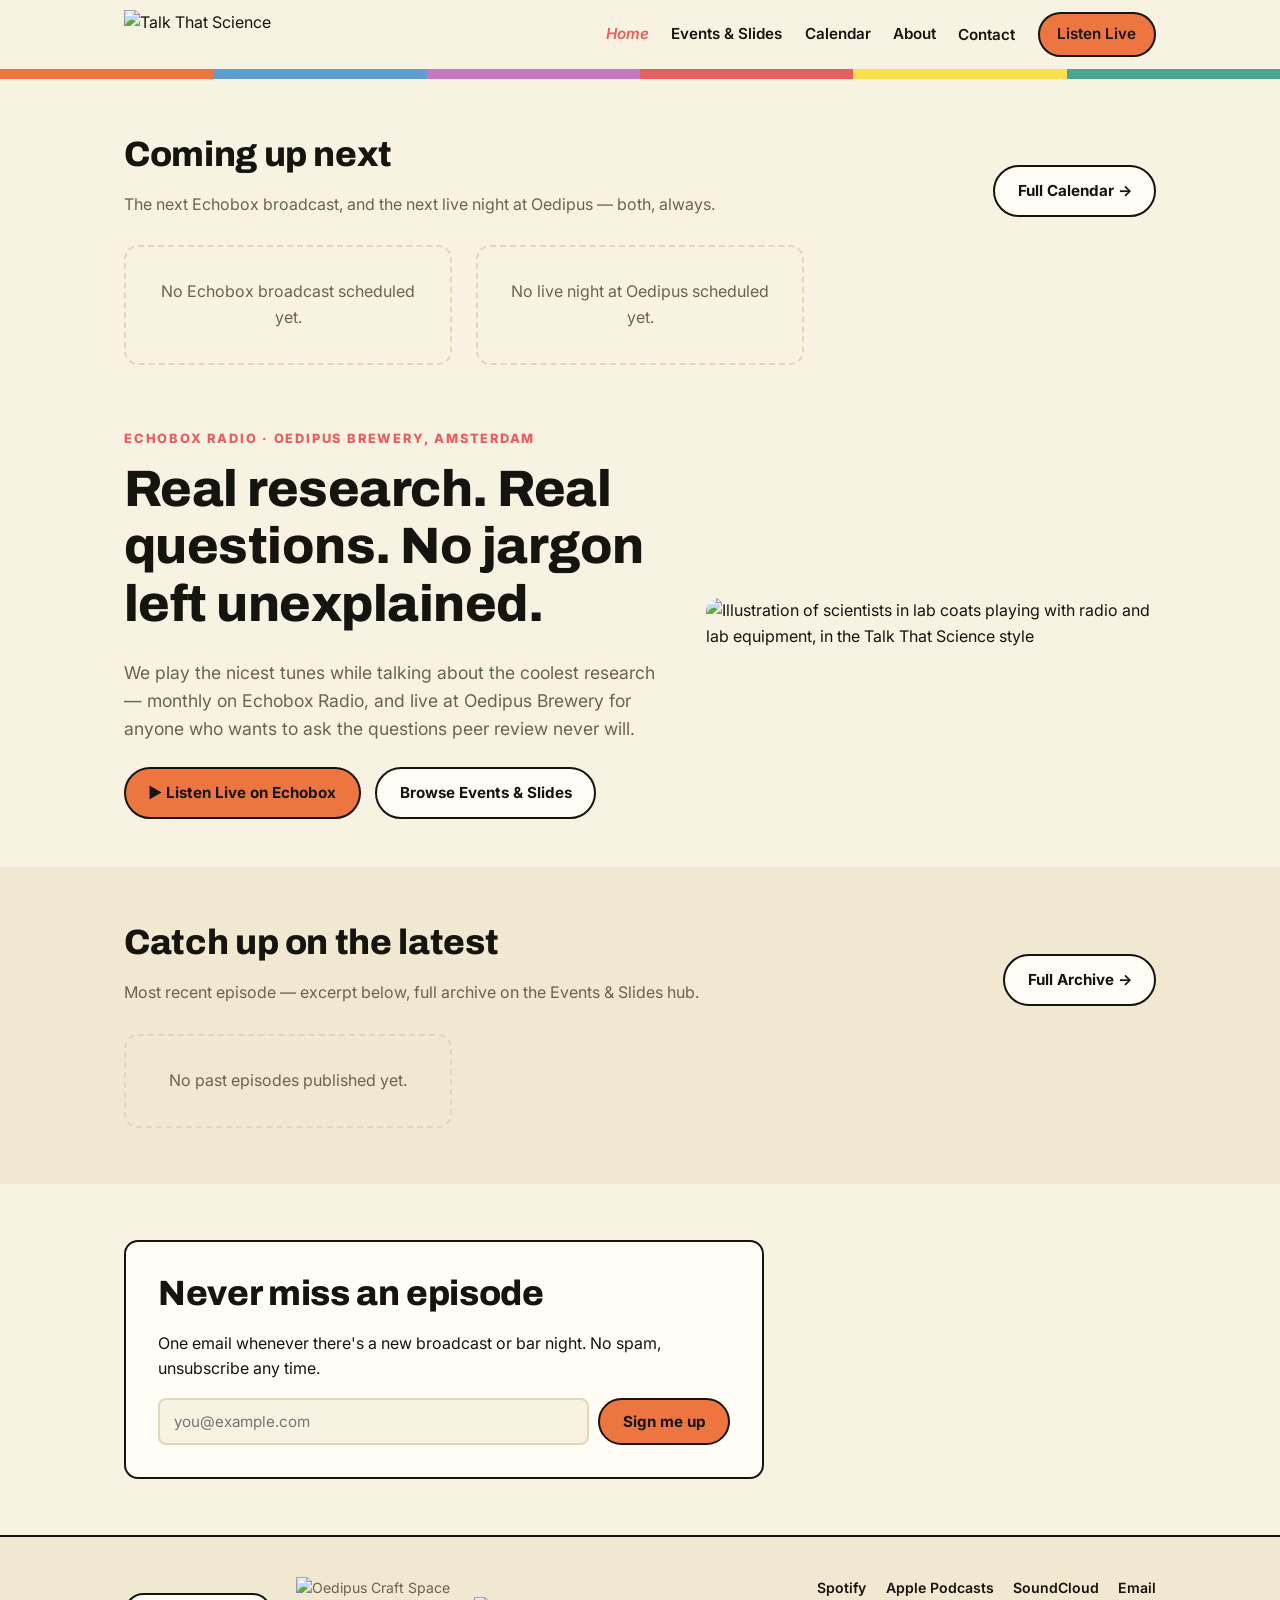
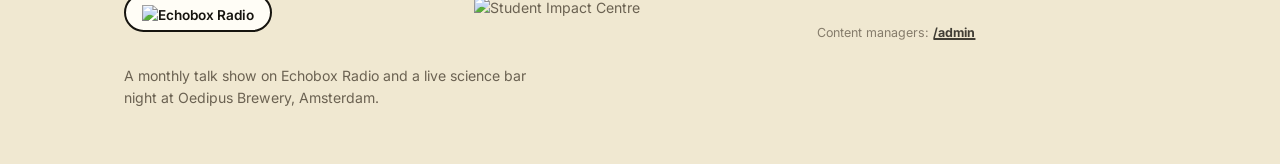
==== index.html @ 842e02d5 "Trim suggest-topic/volunteer forms, add phone field, new Newsletter page - suggest-topic.html: remov" ====
<!DOCTYPE html>
<html lang="en">
<head>
<meta charset="UTF-8" />
<meta name="viewport" content="width=device-width, initial-scale=1" />
<title>Talk That Science — Echobox Radio &amp; Live Science Bar Talks</title>
<meta name="description" content="Talk That Science: a monthly talk show on Echobox Radio and a live science bar night at Oedipus Brewery. Listen live, browse the archive, and catch up on past events." />
<link rel="preconnect" href="https://fonts.googleapis.com" />
<link rel="preconnect" href="https://fonts.gstatic.com" crossorigin />
<link href="https://fonts.googleapis.com/css2?family=Archivo:wght@600;700;800;900&family=Inter:wght@400;500;600&display=swap" rel="stylesheet" />
<link rel="icon" type="image/png" href="assets/img/logo.png" />
<link rel="stylesheet" href="assets/css/style.css?v=15" />
</head>
<body>
<a class="skip-link" href="#main">Skip to content</a>

<header class="site-header">
  <div class="container">
    <a class="brand" href="index.html">
      <img src="assets/img/banner_logo.png" alt="Talk That Science" />
    </a>
    <nav class="main-nav" aria-label="Primary">
      <a href="index.html" aria-current="page">Home</a>
      <a href="events.html">Events &amp; Slides</a>
      <a href="calendar.html">Calendar</a>
      <a href="about.html">About</a>
      <div class="nav-item nav-dropdown">
        <span class="nav-dropdown-trigger" tabindex="0">Contact</span>
        <div class="nav-dropdown-menu">
          <a href="suggest-topic.html">Suggest a Topic</a>
          <a href="review-event.html">Review a Bar Night</a>
          <a href="volunteer.html">Volunteer</a>
          <a href="newsletter.html">Newsletter</a>
        </div>
      </div>
      <a class="btn btn-primary" href="https://www.echobox.radio/" target="_blank" rel="noopener" style="padding:0.5rem 1.1rem;">Listen Live</a>
    </nav>
    <button class="nav-toggle" aria-label="Toggle navigation" aria-expanded="false">☰</button>
  </div>
  <div class="rainbow-bar"><span></span><span></span><span></span><span></span><span></span><span></span></div>
</header>

<main id="main">

  <section class="section" style="padding-bottom:1rem;">
    <div class="container">
      <div class="section-head">
        <div>
          <h2>Coming up next</h2>
          <p>The next Echobox broadcast, and the next live night at Oedipus — both, always.</p>
        </div>
        <a class="btn btn-secondary" href="calendar.html">Full Calendar →</a>
      </div>
      <div class="grid" id="next-events-teaser">
        <div class="empty-state">Loading…</div>
      </div>
    </div>
  </section>

  <section class="hero">
    <div class="container hero-split">
      <div>
        <div class="eyebrow">Echobox Radio &middot; Oedipus Brewery, Amsterdam</div>
        <h1>Real research. Real questions. No jargon left unexplained.</h1>
        <p class="hero-lede">We play the nicest tunes while talking about the coolest research — monthly on Echobox Radio, and live at Oedipus Brewery for anyone who wants to ask the questions peer review never will.</p>
        <div class="hero-actions">
          <a class="btn btn-primary" href="https://www.echobox.radio/" target="_blank" rel="noopener">▶ Listen Live on Echobox</a>
          <a class="btn btn-secondary" href="events.html">Browse Events &amp; Slides</a>
        </div>
      </div>
      <img class="hero-illustration" src="assets/img/hero-illustration.png" alt="Illustration of scientists in lab coats playing with radio and lab equipment, in the Talk That Science style" />
    </div>
  </section>

  <section class="section section-alt">
    <div class="container">
      <div class="section-head">
        <div>
          <h2>Catch up on the latest</h2>
          <p>Most recent episode — excerpt below, full archive on the Events &amp; Slides hub.</p>
        </div>
        <a class="btn btn-secondary" href="events.html">Full Archive →</a>
      </div>
      <div class="grid" id="latest-episode-teaser">
        <div class="empty-state">Loading…</div>
      </div>
    </div>
  </section>

  <section class="section">
    <div class="container">
      <div class="form-card" style="max-width:640px;">
        <h2 style="margin-top:0;">Never miss an episode</h2>
        <p class="card-desc">One email whenever there's a new broadcast or bar night. No spam, unsubscribe any time.</p>
        <!-- PLACEHOLDER: set up the Google Sheet + Apps Script Web App (see
             README "Forms"), then replace YOUR_APPS_SCRIPT_URL below with
             its deployment URL — or point this at a real mailing list
             provider (Buttondown/Mailchimp/etc) instead. -->
        <form name="newsletter" data-sheet-endpoint="YOUR_APPS_SCRIPT_URL" data-success-target="newsletter-success">
          <p class="visually-hidden"><label>Don't fill this out: <input name="_gotcha" /></label></p>
          <div class="form-success" id="newsletter-success">You're on the list — thanks!</div>
          <div class="newsletter-box">
            <label class="visually-hidden" for="newsletter-email">Email address</label>
            <input type="email" id="newsletter-email" name="email" placeholder="you@example.com" required />
            <button class="btn btn-primary" type="submit">Sign me up</button>
          </div>
        </form>
      </div>
    </div>
  </section>

</main>

<footer class="site-footer">
  <div class="container">
    <div class="footer-grid">
      <div>
        <div class="icon-row" style="margin-top:0;">
          <span class="icon-chip icon-chip-echobox"><img src="assets/img/Echobox.png" alt="Echobox Radio" /></span>
          <img class="footer-logo footer-logo-oedipus" src="assets/img/Oedipus_-_Craft_Space.webp" alt="Oedipus Craft Space" />
          <img class="footer-logo footer-logo-sic" src="assets/img/sic-logo.png" alt="Student Impact Centre" />
        </div>
        <p style="margin-top:1rem; max-width:420px;">A monthly talk show on Echobox Radio and a live science bar night at Oedipus Brewery, Amsterdam.</p>
      </div>
      <div>
        <div class="footer-links">
          <a href="https://open.spotify.com/show/5P6UUt4J4bajvaDnTxchvd" target="_blank" rel="noopener">Spotify</a>
          <a href="https://podcasts.apple.com/us/podcast/talk-that-science/id1529252885" target="_blank" rel="noopener">Apple Podcasts</a>
          <a href="https://soundcloud.com/talkthatscience" target="_blank" rel="noopener">SoundCloud</a>
          <a href="mailto:hello@talkthatscience.example">Email</a>
        </div>
        <p class="footer-admin">Content managers: <a href="admin/">/admin</a></p>
      </div>
    </div>
  </div>
</footer>

<script src="assets/js/site.js?v=12"></script>
</body>
</html>
---- assets/css/style.css ----
/* ==========================================================================
   Talk That Science — stylesheet
   Palette sampled directly from the real brand assets: the "Talk That
   Science" logo lockup (cream/off-white + near-black ink) and the show's
   illustration (warm cream + soft pink), plus the 6-colour rainbow bar used
   on the Echobox Radio site where the show lives. All colours are CSS
   variables in :root below.
   ========================================================================== */

:root {
  /* ---- brand palette ---- */
  --bg: #f7f2e2;           /* warm cream — sampled from the show illustration */
  --bg-alt: #f0e8d1;        /* slightly deeper cream for alternating sections */
  --surface: #fffdf6;       /* card / form backgrounds */
  --ink: #16140f;           /* near-black — sampled from the logo lockup */
  --muted: #6b6252;         /* warm gray-brown for secondary text */
  --line: #e2d7b8;          /* hairline borders */

  /* rainbow accent set — sampled from the Echobox Radio colour bar */
  --c-orange: #ed7640;
  --c-blue: #5f9dd2;        /* lightened from Echobox's #387fbe for text contrast */
  --c-purple: #c878c0;      /* lightened from Echobox's #b659af for text contrast */
  --c-coral: #e85d5e;
  --c-yellow: #fae14b;
  --c-teal: #4ba691;

  --accent: var(--c-orange);   /* primary CTA colour */
  --accent-2: var(--c-coral);  /* links / secondary emphasis */

  /* ---- type ---- */
  --font-display: "Archivo", "Segoe UI", system-ui, sans-serif;
  --font-body: "Inter", "Segoe UI", system-ui, sans-serif;

  --radius: 14px;
  --max-width: 1080px;
}

* { box-sizing: border-box; }

html { scroll-behavior: smooth; }

body {
  margin: 0;
  background: var(--bg);
  color: var(--ink);
  font-family: var(--font-body);
  line-height: 1.6;
  -webkit-font-smoothing: antialiased;
}

a { color: var(--c-blue); text-decoration-thickness: 1.5px; }
a:hover { color: var(--accent-2); }

img, svg { max-width: 100%; display: block; }

h1, h2, h3, h4 {
  font-family: var(--font-display);
  font-weight: 800;
  line-height: 1.12;
  letter-spacing: -0.01em;
  margin: 0 0 0.5em;
  color: var(--ink);
}

h1 { font-size: clamp(2rem, 5vw, 3.2rem); }
h2 { font-size: clamp(1.5rem, 3.2vw, 2.2rem); }
h3 { font-size: 1.25rem; }

p { margin: 0 0 1em; }

.container {
  max-width: var(--max-width);
  margin: 0 auto;
  padding: 0 1.5rem;
  position: relative;
}

.visually-hidden {
  position: absolute;
  width: 1px; height: 1px;
  overflow: hidden;
  clip: rect(0 0 0 0);
  white-space: nowrap;
}

/* ---- skip link ---- */
.skip-link {
  position: absolute;
  left: -999px;
  top: 0;
  background: var(--ink);
  color: var(--bg);
  padding: 0.75rem 1rem;
  z-index: 200;
  border-radius: 0 0 8px 0;
}
.skip-link:focus { left: 0; }

/* ---- rainbow bar — the show's signature stripe, echoing Echobox Radio ---- */
.rainbow-bar {
  display: flex;
  height: 10px;
  width: 100%;
  overflow: hidden;
}
.rainbow-bar span { flex: 1 1 0; }
.rainbow-bar span:nth-child(1) { background: var(--c-orange); }
.rainbow-bar span:nth-child(2) { background: var(--c-blue); }
.rainbow-bar span:nth-child(3) { background: var(--c-purple); }
.rainbow-bar span:nth-child(4) { background: var(--c-coral); }
.rainbow-bar span:nth-child(5) { background: var(--c-yellow); }
.rainbow-bar span:nth-child(6) { background: var(--c-teal); }

/* ---- header / nav ---- */
.site-header {
  position: sticky;
  top: 0;
  z-index: 100;
  background: rgba(247, 242, 226, 0.92);
  backdrop-filter: blur(8px);
}

.site-header .container {
  display: flex;
  align-items: center;
  justify-content: space-between;
  gap: 1rem;
  padding-top: 0.65rem;
  padding-bottom: 0.65rem;
}

.brand {
  display: flex;
  align-items: center;
  text-decoration: none;
  color: var(--ink);
  white-space: nowrap;
}
.brand img { height: 48px; width: auto; flex-shrink: 0; }
.brand:hover { color: var(--ink); }

.main-nav {
  display: flex;
  align-items: center;
  gap: 1.4rem;
  flex-wrap: wrap;
}

.main-nav a {
  color: var(--ink);
  text-decoration: none;
  font-size: 0.95rem;
  font-weight: 600;
}
.main-nav a:hover { color: var(--accent-2); font-style: italic; }
.main-nav a[aria-current="page"] { color: var(--accent-2); font-style: italic; }

/* ---- nav dropdown (Contact) ---- */
.nav-dropdown { position: relative; }
.nav-dropdown-trigger {
  color: var(--ink);
  font-size: 0.95rem;
  font-weight: 600;
  cursor: pointer;
}
.nav-dropdown:hover .nav-dropdown-trigger,
.nav-dropdown-trigger:focus { color: var(--accent-2); font-style: italic; }
.nav-dropdown-menu {
  position: absolute;
  top: 100%;
  left: 50%;
  transform: translateX(-50%) translateY(4px);
  background: var(--bg);
  border: 1px solid var(--line);
  border-radius: var(--radius);
  padding: 0.4rem;
  margin-top: 0.5rem;
  display: flex;
  flex-direction: column;
  min-width: 200px;
  box-shadow: 0 10px 24px rgba(28, 20, 15, 0.12);
  opacity: 0;
  visibility: hidden;
  transition: opacity 0.15s ease, transform 0.15s ease, visibility 0.15s;
  z-index: 150;
}
.nav-dropdown:hover .nav-dropdown-menu,
.nav-dropdown:focus-within .nav-dropdown-menu {
  opacity: 1;
  visibility: visible;
  transform: translateX(-50%) translateY(0);
}
.nav-dropdown-menu a {
  padding: 0.5rem 0.75rem;
  border-radius: 6px;
  white-space: nowrap;
}
.nav-dropdown-menu a:hover { background: #fdeee2; color: var(--accent-2); }

.nav-toggle {
  display: none;
  background: none;
  border: 1px solid var(--line);
  color: var(--ink);
  border-radius: 8px;
  padding: 0.4rem 0.6rem;
  font-size: 1.2rem;
}

@media (max-width: 780px) {
  .nav-toggle { display: inline-flex; }
  .brand img { height: 38px; }
  .main-nav {
    display: none;
    position: absolute;
    top: 100%;
    left: 0; right: 0;
    background: var(--bg);
    border-bottom: 1px solid var(--line);
    flex-direction: column;
    align-items: flex-start;
    padding: 1rem 1.5rem 1.5rem;
    gap: 0.9rem;
  }
  .main-nav.open { display: flex; }

  .nav-dropdown { display: contents; }
  .nav-dropdown-menu {
    position: static;
    opacity: 1;
    visibility: visible;
    transform: none;
    box-shadow: none;
    border: none;
    margin: -0.4rem 0 0 1rem;
    padding: 0;
    min-width: 0;
    gap: 0.5rem;
  }
  .nav-dropdown-menu a { padding: 0; font-weight: 400; }
}

/* ---- buttons ---- */
.btn {
  display: inline-flex;
  align-items: center;
  gap: 0.5rem;
  padding: 0.75rem 1.4rem;
  border-radius: 999px;
  font-weight: 700;
  text-decoration: none;
  font-size: 0.95rem;
  border: 2px solid transparent;
  cursor: pointer;
  font-family: var(--font-body);
  transition: transform 0.15s ease, background 0.15s ease;
}
.btn:active { transform: scale(0.97); }

.btn-primary {
  background: var(--accent);
  color: var(--ink);
  border-color: var(--ink);
}
.btn-primary:hover { background: var(--c-yellow); color: var(--ink); }

.btn-secondary {
  background: var(--surface);
  border-color: var(--ink);
  color: var(--ink);
}
.btn-secondary:hover { background: var(--c-teal); color: var(--ink); }

.btn-block { width: 100%; justify-content: center; }

/* ---- hero ---- */
.hero {
  padding: 3rem 0 3rem;
  position: relative;
  z-index: 1;
}

.hero .eyebrow {
  color: var(--accent-2);
  text-transform: uppercase;
  letter-spacing: 0.14em;
  font-size: 0.8rem;
  font-weight: 800;
  margin-bottom: 0.75rem;
}

.hero-actions {
  display: flex;
  flex-wrap: wrap;
  gap: 0.9rem;
  margin-top: 1.5rem;
}

.hero-lede {
  max-width: 640px;
  color: var(--muted);
  font-size: 1.1rem;
}

.hero-split {
  display: grid;
  grid-template-columns: 1.1fr 0.9fr;
  gap: 2rem;
  align-items: center;
}
.hero-illustration {
  width: 100%;
  border-radius: var(--radius);
}
@media (max-width: 880px) {
  .hero-split { grid-template-columns: 1fr; }
  .hero-illustration { max-width: 380px; margin: 0 auto; }
}

/* ---- section ---- */
.section { padding: 3.5rem 0; position: relative; z-index: 1; }
.section-alt { background: var(--bg-alt); }
.section-head {
  display: flex;
  justify-content: space-between;
  align-items: flex-end;
  gap: 1rem;
  flex-wrap: wrap;
  margin-bottom: 1.75rem;
}
.section-head p { color: var(--muted); margin: 0.35rem 0 0; }

/* ---- card grid ---- */
.grid {
  display: grid;
  grid-template-columns: repeat(auto-fill, minmax(280px, 1fr));
  gap: 1.5rem;
}

.card {
  background: var(--surface);
  border: 2px solid var(--ink);
  border-radius: var(--radius);
  padding: 1.5rem;
  display: flex;
  flex-direction: column;
  gap: 0.75rem;
}

.card .meta-row {
  display: flex;
  gap: 0.6rem;
  align-items: center;
  flex-wrap: wrap;
  font-size: 0.82rem;
  color: var(--muted);
}

.card-cover {
  width: calc(100% + 3rem);
  max-width: none;
  aspect-ratio: 16 / 9;
  object-fit: cover;
  margin: -1.5rem -1.5rem 0;
  border-radius: calc(var(--radius) - 2px) calc(var(--radius) - 2px) 0 0;
  border-bottom: 2px solid var(--ink);
}

.guest-avatars {
  display: inline-flex;
  flex-shrink: 0;
}
.guest-avatar {
  width: 48px;
  height: 48px;
  border-radius: 50%;
  object-fit: cover;
  border: 2px solid var(--ink);
  background: var(--surface);
  flex-shrink: 0;
}
.guest-avatars .guest-avatar + .guest-avatar { margin-left: -16px; }

.badge {
  display: inline-flex;
  align-items: center;
  padding: 0.2rem 0.65rem;
  border-radius: 999px;
  font-size: 0.72rem;
  font-weight: 800;
  text-transform: uppercase;
  letter-spacing: 0.05em;
  color: var(--ink);
}
.badge-broadcast { background: var(--c-teal); }
.badge-live { background: var(--c-coral); }
.badge-upcoming { background: var(--c-yellow); }

.type-icon { width: auto; flex-shrink: 0; display: block; }
.type-icon-echobox { height: 16px; }
.type-icon-oedipus { height: 30px; }

.tag-row { display: flex; gap: 0.4rem; flex-wrap: wrap; }
.tag {
  font-size: 0.72rem;
  color: var(--ink);
  background: none;
  border: 1.5px solid var(--ink);
  border-radius: 999px;
  padding: 0.15rem 0.6rem;
  font-weight: 600;
  font-family: inherit;
  cursor: pointer;
}
.tag:hover { background: var(--c-yellow); }

.card .card-title { margin: 0; }
.card .card-title a { color: inherit; text-decoration: none; }
.card .card-title a:hover { text-decoration: underline; }
.card .card-desc { color: var(--muted); font-size: 0.92rem; margin: 0; }

.card audio { width: 100%; margin-top: 0.25rem; }

.card-actions {
  margin-top: auto;
  display: flex;
  gap: 0.6rem;
  flex-wrap: wrap;
}

.empty-state {
  color: var(--muted);
  border: 2px dashed var(--line);
  border-radius: var(--radius);
  padding: 2rem;
  text-align: center;
}

/* ---- filter bar ---- */
.filter-bar {
  display: flex;
  gap: 0.6rem;
  flex-wrap: wrap;
  margin-bottom: 1.75rem;
}
.tag-cloud {
  display: flex;
  gap: 0.5rem;
  flex-wrap: wrap;
  margin-bottom: 1.75rem;
}
.tag-cloud .tag.active,
.tag.active {
  background: var(--c-yellow);
}
.filter-btn {
  background: var(--surface);
  border: 2px solid var(--ink);
  color: var(--ink);
  border-radius: 999px;
  padding: 0.45rem 1rem;
  font-size: 0.85rem;
  font-weight: 600;
  cursor: pointer;
  font-family: var(--font-body);
  text-decoration: none;
  display: inline-flex;
  align-items: center;
}
.tag-search {
  display: flex;
  align-items: center;
  gap: 0.6rem;
  margin-bottom: 1.75rem;
}
.tag-search input {
  flex: 1;
  max-width: 360px;
  background: var(--surface);
  border: 2px solid var(--ink);
  color: var(--ink);
  border-radius: 999px;
  padding: 0.45rem 1rem;
  font-size: 0.85rem;
  font-family: var(--font-body);
}
.tag-search input:focus { outline: 2px solid var(--accent); outline-offset: 1px; }
.tag-search-count { font-size: 0.85rem; color: var(--muted); }

.filter-btn.active,
.filter-btn:hover {
  background: var(--c-yellow);
  color: var(--ink);
}

/* ---- timeline (calendar page) ---- */
.timeline { position: relative; padding-left: 1.75rem; border-left: 3px solid var(--ink); }
.timeline-item { position: relative; padding-bottom: 2rem; }
.timeline-item::before {
  content: "";
  position: absolute;
  left: -2.4rem;
  top: 0.35rem;
  width: 14px; height: 14px;
  border-radius: 50%;
  background: var(--c-coral);
  border: 3px solid var(--bg);
  box-shadow: 0 0 0 2px var(--ink);
}
.timeline-item.is-broadcast::before { background: var(--c-teal); }
.timeline-date {
  font-family: var(--font-display);
  font-weight: 800;
  color: var(--accent-2);
  font-size: 0.95rem;
}
.timeline-item.is-broadcast .timeline-date { color: var(--c-teal); }

/* ---- about page ---- */
.about-hero { display: grid; gap: 2rem; }
.icon-row {
  display: flex;
  align-items: center;
  gap: 1.5rem;
  flex-wrap: wrap;
  margin-top: 1.5rem;
}
.icon-chip {
  display: flex;
  align-items: center;
  gap: 0.6rem;
  background: var(--surface);
  border: 2px solid var(--ink);
  padding: 0.6rem 1rem;
  border-radius: 999px;
  font-size: 0.85rem;
  font-weight: 600;
  color: var(--ink);
}
.icon-chip svg { width: 22px; height: 22px; }
.icon-chip-echobox img { height: 16px; width: auto; display: block; }

/* Real partner/venue logos in the footer credit row. Sized individually
   rather than to a shared height — each mark's own level of detail (a
   plain wordmark vs. a full illustrated badge) needs a different minimum
   size to actually stay legible. See pending-tasks/04. */
.footer-logo { width: auto; display: block; }
.footer-logo-oedipus { height: 72px; }
.footer-logo-sic { height: 32px; }

.placeholder-note {
  border-left: 4px solid var(--accent);
  background: var(--surface);
  padding: 0.85rem 1.1rem;
  border-radius: 0 8px 8px 0;
  font-size: 0.85rem;
  color: var(--muted);
}

/* ---- forms ---- */
.form-card {
  background: var(--surface);
  border: 2px solid var(--ink);
  border-radius: var(--radius);
  padding: 2rem;
}

.form-field { margin-bottom: 1.1rem; }
.form-field label {
  display: block;
  font-size: 0.88rem;
  font-weight: 700;
  margin-bottom: 0.4rem;
}
.form-field .hint { color: var(--muted); font-size: 0.8rem; margin-top: 0.3rem; }

input[type="text"],
input[type="email"],
input[type="date"],
select,
textarea {
  width: 100%;
  background: var(--bg);
  border: 2px solid var(--line);
  color: var(--ink);
  border-radius: 8px;
  padding: 0.7rem 0.9rem;
  font-family: var(--font-body);
  font-size: 0.95rem;
}
textarea { resize: vertical; min-height: 110px; }
input:focus, select:focus, textarea:focus {
  outline: 2px solid var(--accent-2);
  outline-offset: 1px;
  border-color: var(--accent-2);
}

.rating-row { display: flex; gap: 0.5rem; }
.rating-row input { position: absolute; opacity: 0; }
.rating-row label {
  cursor: pointer;
  border: 2px solid var(--ink);
  border-radius: 8px;
  width: 42px;
  height: 42px;
  display: flex;
  align-items: center;
  justify-content: center;
  font-weight: 700;
  margin: 0;
}
.rating-row input:checked + label {
  background: var(--c-yellow);
  color: var(--ink);
  border-color: var(--ink);
}

.form-success {
  display: none;
  background: #e3f2ec;
  border: 2px solid var(--c-teal);
  color: var(--ink);
  padding: 1rem 1.2rem;
  border-radius: 8px;
  margin-bottom: 1.2rem;
  font-weight: 600;
}
.form-success.visible { display: block; }

/* ---- newsletter ---- */
.newsletter-box {
  display: flex;
  gap: 0.6rem;
  flex-wrap: wrap;
  margin-top: 1rem;
}
.newsletter-box input[type="email"] { flex: 1; min-width: 220px; }

/* ---- footer ---- */
.site-footer {
  border-top: 2px solid var(--ink);
  padding: 2.5rem 0;
  color: var(--muted);
  font-size: 0.88rem;
  position: relative;
  z-index: 1;
  background: var(--bg-alt);
}
.footer-grid {
  display: flex;
  justify-content: space-between;
  gap: 2rem;
  flex-wrap: wrap;
}
.footer-links { display: flex; gap: 1.2rem; flex-wrap: wrap; }
.footer-links a { color: var(--ink); text-decoration: none; font-weight: 600; }
.footer-links a:hover { color: var(--accent-2); }
.footer-admin { margin-top: 1.5rem; font-size: 0.78rem; opacity: 0.8; }
.footer-admin a { color: var(--ink); font-weight: 700; }
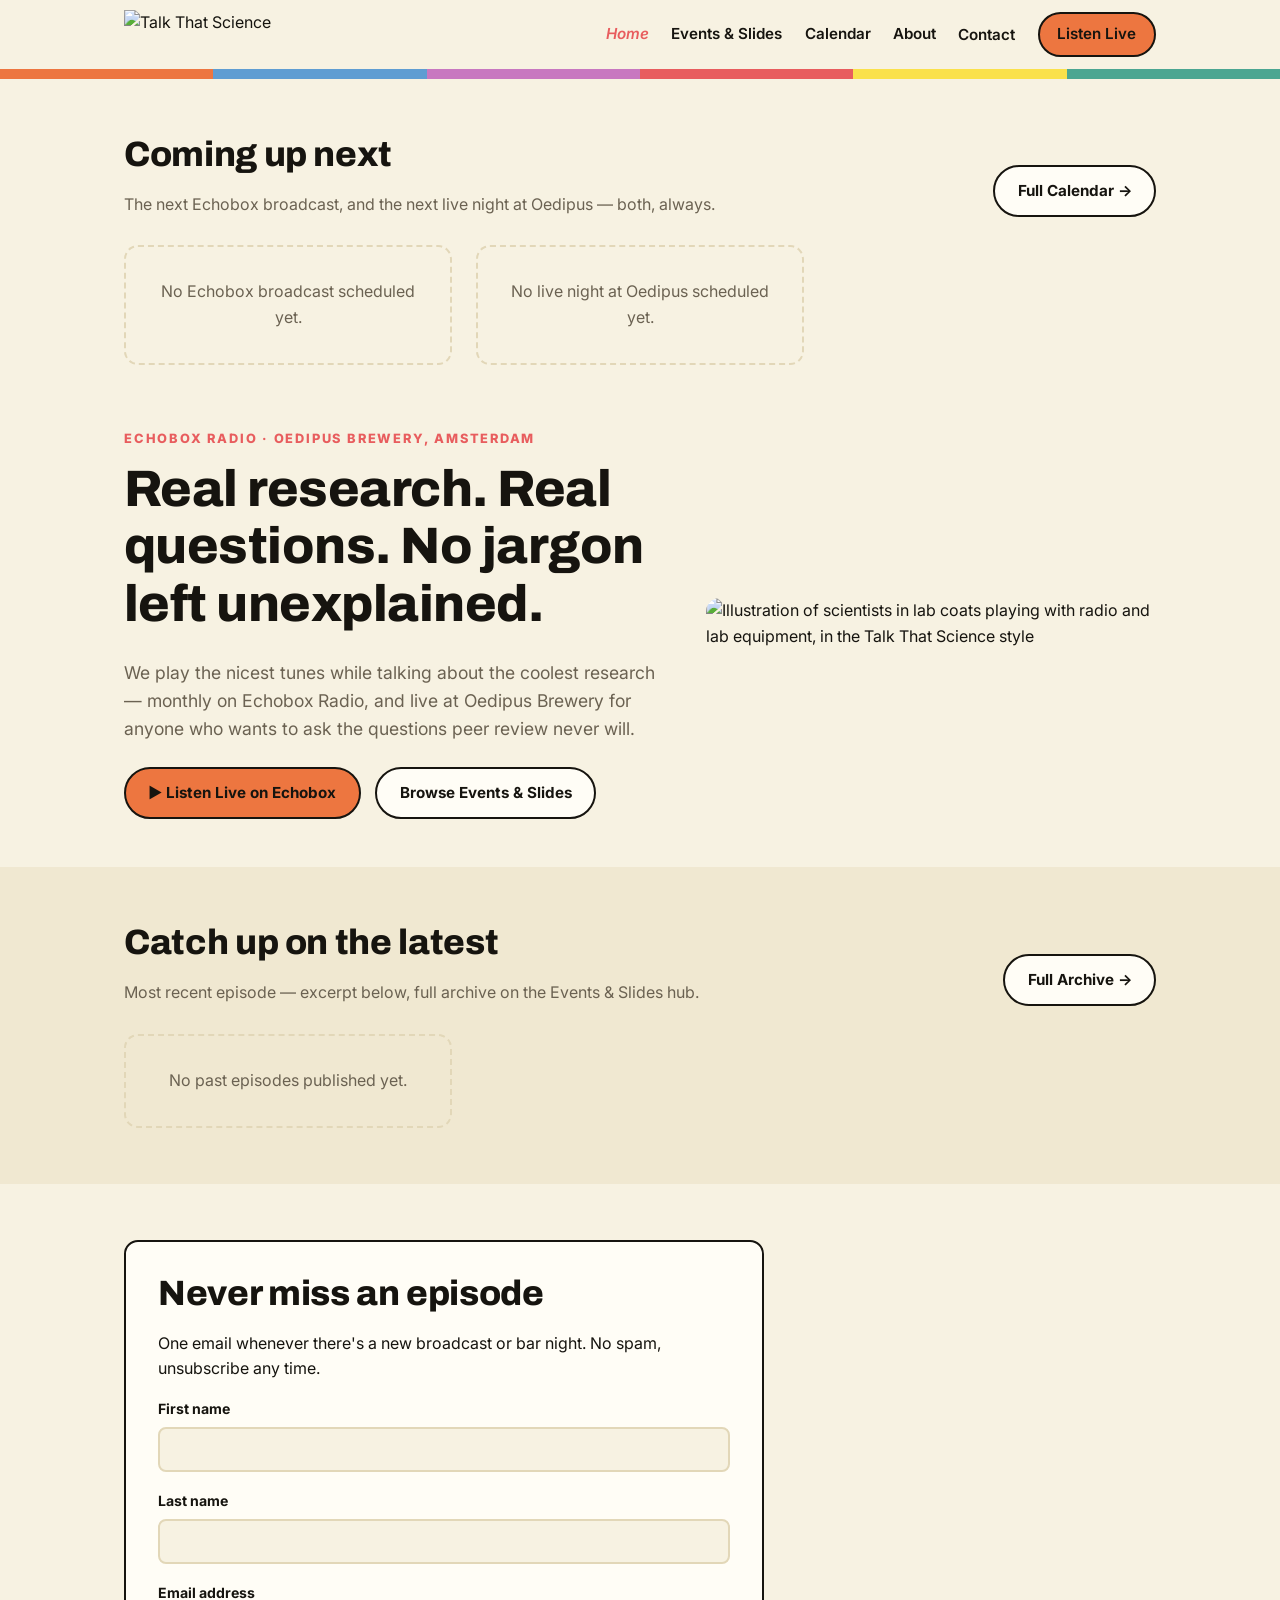
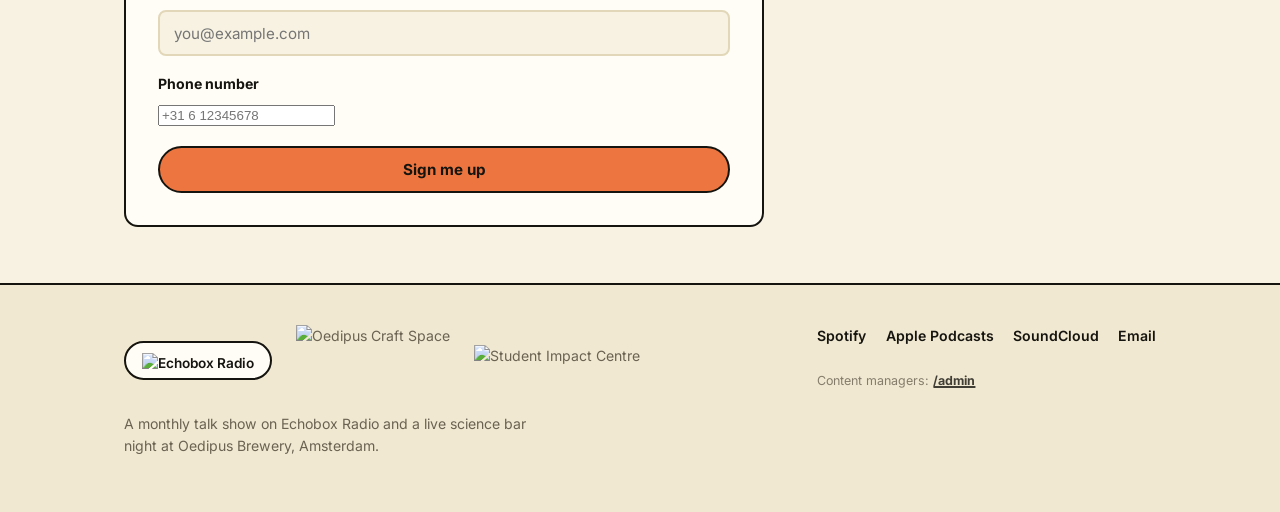
==== commit 76b5e007: "Match homepage newsletter box to the same 4 fields as newsletter.html index.html's newsletter box sw" ====
--- a/index.html
+++ b/index.html
@@ -9,7 +9,7 @@
 <link rel="preconnect" href="https://fonts.gstatic.com" crossorigin />
 <link href="https://fonts.googleapis.com/css2?family=Archivo:wght@600;700;800;900&family=Inter:wght@400;500;600&display=swap" rel="stylesheet" />
 <link rel="icon" type="image/png" href="assets/img/logo.png" />
-<link rel="stylesheet" href="assets/css/style.css?v=15" />
+<link rel="stylesheet" href="assets/css/style.css?v=16" />
 </head>
 <body>
 <a class="skip-link" href="#main">Skip to content</a>
@@ -92,18 +92,29 @@
       <div class="form-card" style="max-width:640px;">
         <h2 style="margin-top:0;">Never miss an episode</h2>
         <p class="card-desc">One email whenever there's a new broadcast or bar night. No spam, unsubscribe any time.</p>
-        <!-- PLACEHOLDER: set up the Google Sheet + Apps Script Web App (see
-             README "Forms"), then replace YOUR_APPS_SCRIPT_URL below with
-             its deployment URL — or point this at a real mailing list
-             provider (Buttondown/Mailchimp/etc) instead. -->
-        <form name="newsletter" data-sheet-endpoint="YOUR_APPS_SCRIPT_URL" data-success-target="newsletter-success">
+        <!-- Swap for a real mailing list provider (Buttondown/Mailchimp/etc)
+             once you have one — see README "Forms". For now this lands in
+             the same Google Sheet as the other forms. -->
+        <form name="newsletter" data-sheet-endpoint="https://script.google.com/macros/s/AKfycbyjgQpee7uYYjKb48_ZSIjwF-wyLRlPtq66O-EYJ-aBHR4Ir1ICmo9V_LyPJPbsecc7HA/exec" data-success-target="newsletter-success">
           <p class="visually-hidden"><label>Don't fill this out: <input name="_gotcha" /></label></p>
           <div class="form-success" id="newsletter-success">You're on the list — thanks!</div>
-          <div class="newsletter-box">
-            <label class="visually-hidden" for="newsletter-email">Email address</label>
+          <div class="form-field">
+            <label for="newsletter-firstname">First name</label>
+            <input type="text" id="newsletter-firstname" name="first_name" required />
+          </div>
+          <div class="form-field">
+            <label for="newsletter-lastname">Last name</label>
+            <input type="text" id="newsletter-lastname" name="last_name" required />
+          </div>
+          <div class="form-field">
+            <label for="newsletter-email">Email address</label>
             <input type="email" id="newsletter-email" name="email" placeholder="you@example.com" required />
-            <button class="btn btn-primary" type="submit">Sign me up</button>
           </div>
+          <div class="form-field">
+            <label for="newsletter-phone">Phone number</label>
+            <input type="tel" id="newsletter-phone" name="phone" placeholder="+31 6 12345678" />
+          </div>
+          <button class="btn btn-primary btn-block" type="submit">Sign me up</button>
         </form>
       </div>
     </div>
--- a/assets/css/style.css
+++ b/assets/css/style.css
@@ -627,15 +627,6 @@
 }
 .form-success.visible { display: block; }
 
-/* ---- newsletter ---- */
-.newsletter-box {
-  display: flex;
-  gap: 0.6rem;
-  flex-wrap: wrap;
-  margin-top: 1rem;
-}
-.newsletter-box input[type="email"] { flex: 1; min-width: 220px; }
-
 /* ---- footer ---- */
 .site-footer {
   border-top: 2px solid var(--ink);
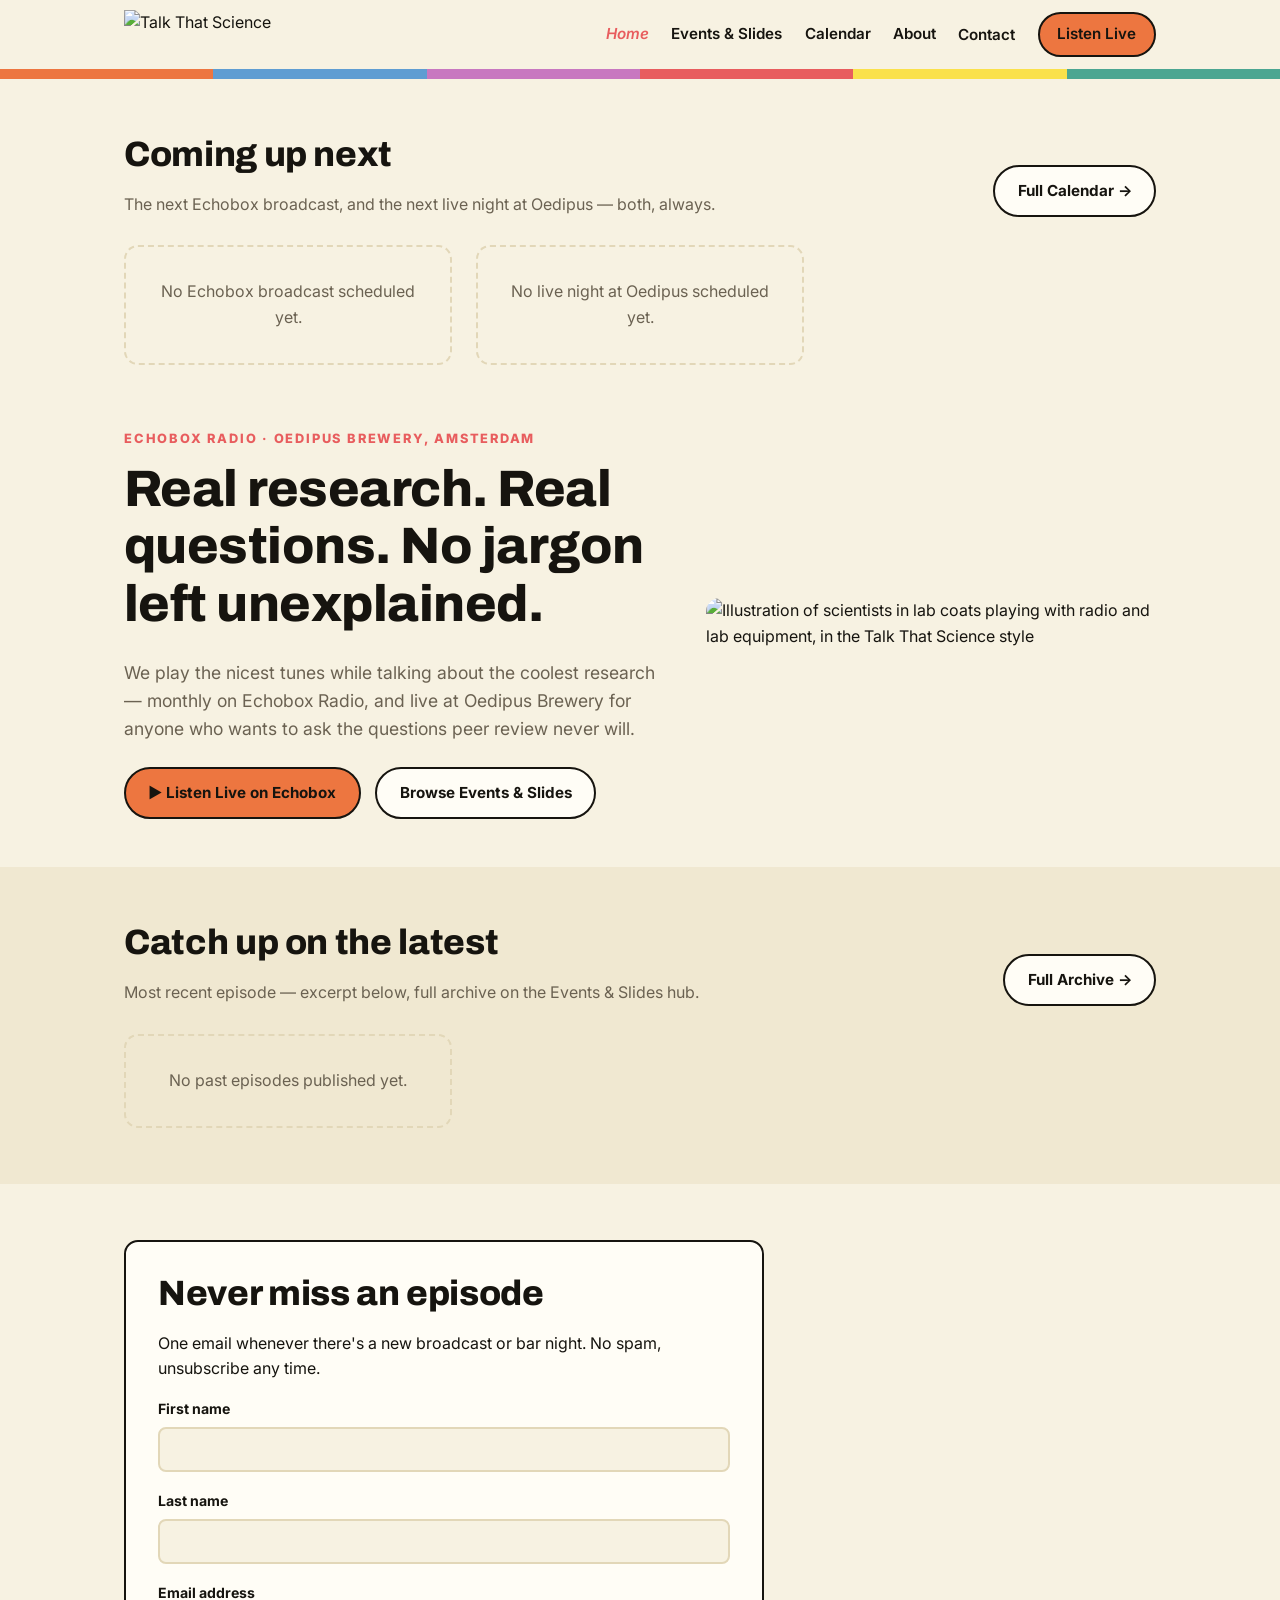
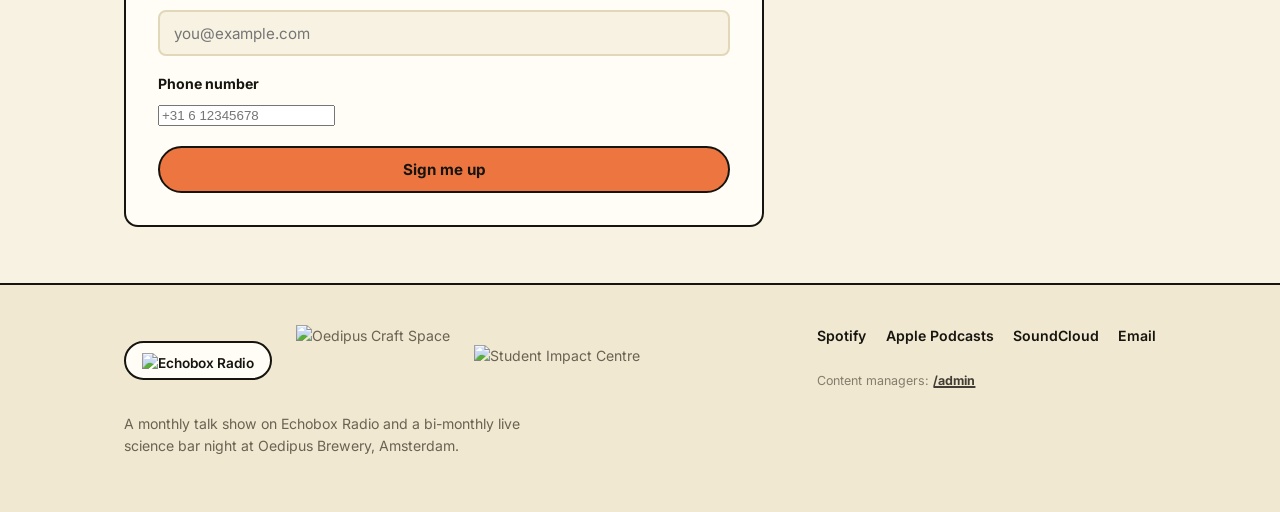
==== commit de1d838e: "Add current-activities paragraph to About mission; fix bar-night cadence site-wide - content/setting" ====
--- a/index.html
+++ b/index.html
@@ -4,7 +4,7 @@
 <meta charset="UTF-8" />
 <meta name="viewport" content="width=device-width, initial-scale=1" />
 <title>Talk That Science — Echobox Radio &amp; Live Science Bar Talks</title>
-<meta name="description" content="Talk That Science: a monthly talk show on Echobox Radio and a live science bar night at Oedipus Brewery. Listen live, browse the archive, and catch up on past events." />
+<meta name="description" content="Talk That Science: a monthly talk show on Echobox Radio and a bi-monthly live science bar night at Oedipus Brewery. Listen live, browse the archive, and catch up on past events." />
 <link rel="preconnect" href="https://fonts.googleapis.com" />
 <link rel="preconnect" href="https://fonts.gstatic.com" crossorigin />
 <link href="https://fonts.googleapis.com/css2?family=Archivo:wght@600;700;800;900&family=Inter:wght@400;500;600&display=swap" rel="stylesheet" />
@@ -131,7 +131,7 @@
           <img class="footer-logo footer-logo-oedipus" src="assets/img/Oedipus_-_Craft_Space.webp" alt="Oedipus Craft Space" />
           <img class="footer-logo footer-logo-sic" src="assets/img/sic-logo.png" alt="Student Impact Centre" />
         </div>
-        <p style="margin-top:1rem; max-width:420px;">A monthly talk show on Echobox Radio and a live science bar night at Oedipus Brewery, Amsterdam.</p>
+        <p style="margin-top:1rem; max-width:420px;">A monthly talk show on Echobox Radio and a bi-monthly live science bar night at Oedipus Brewery, Amsterdam.</p>
       </div>
       <div>
         <div class="footer-links">
@@ -146,6 +146,6 @@
   </div>
 </footer>
 
-<script src="assets/js/site.js?v=12"></script>
+<script src="assets/js/site.js?v=15"></script>
 </body>
 </html>
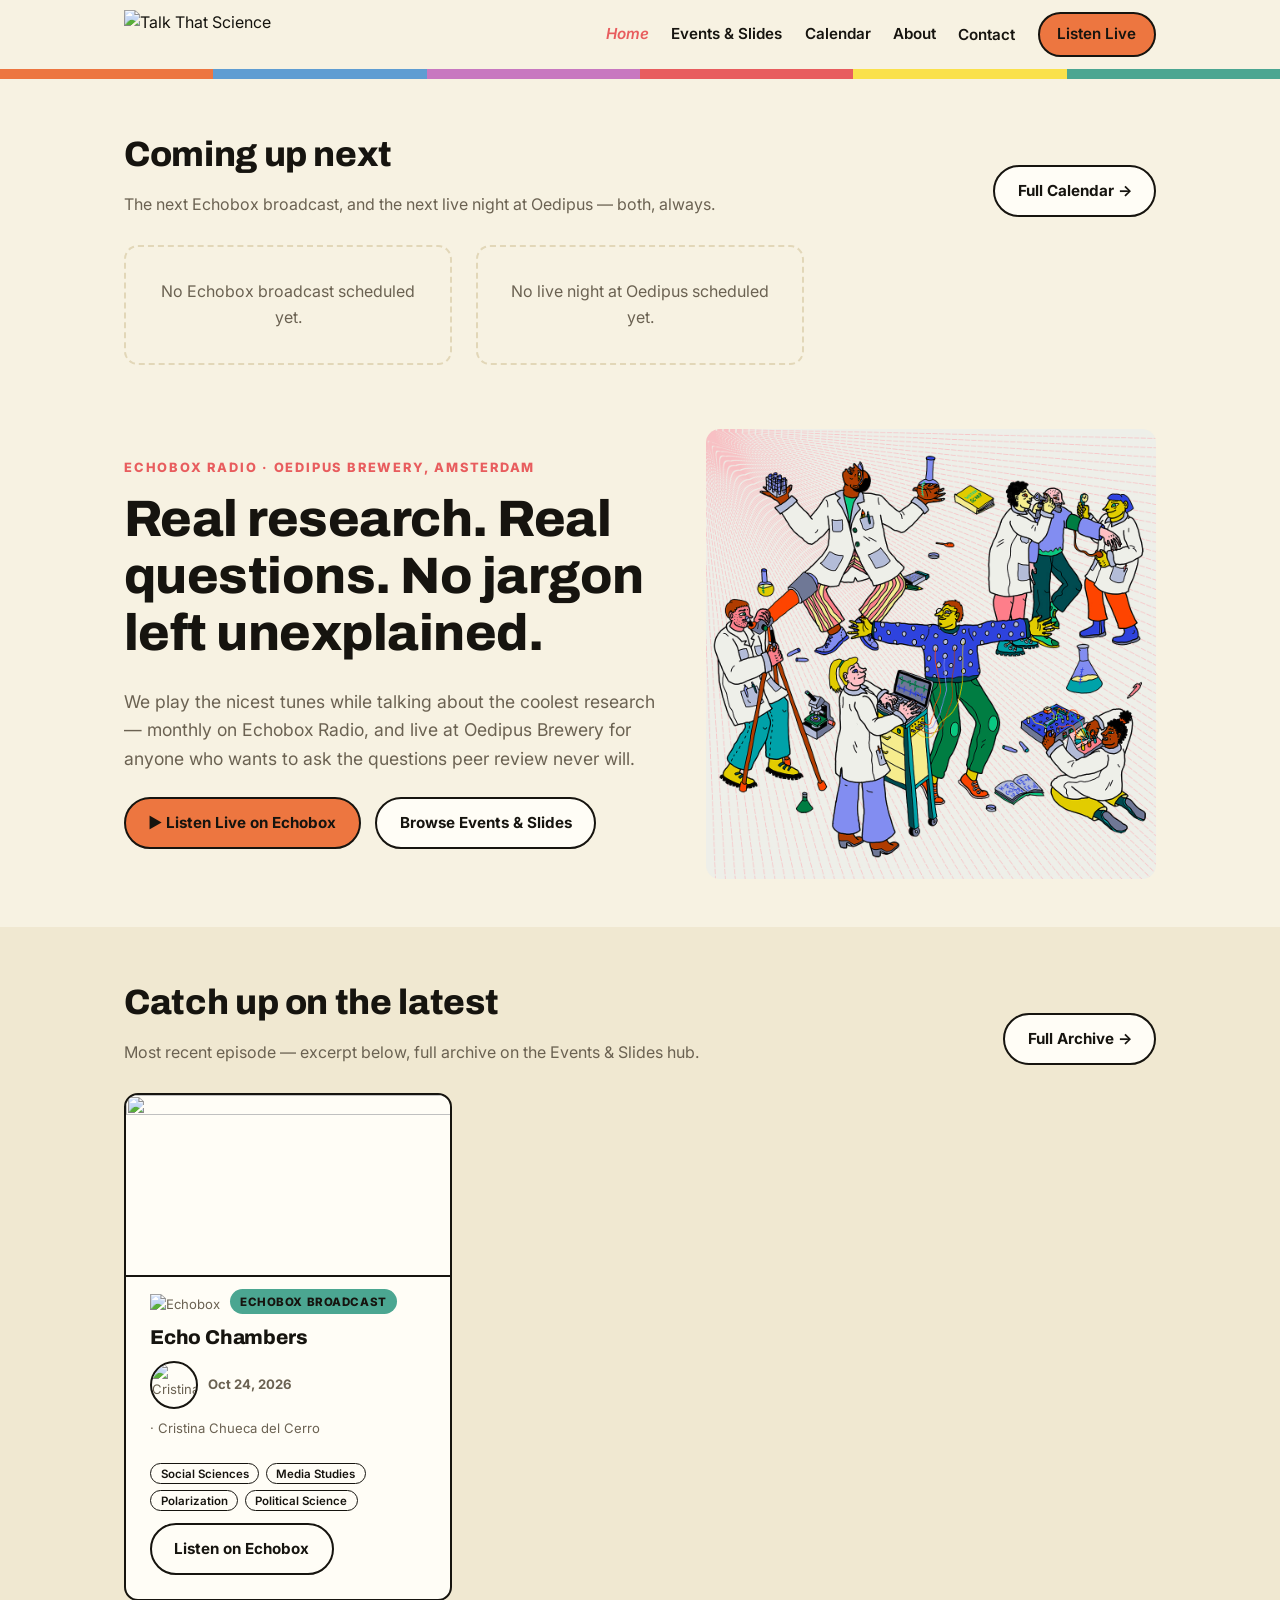
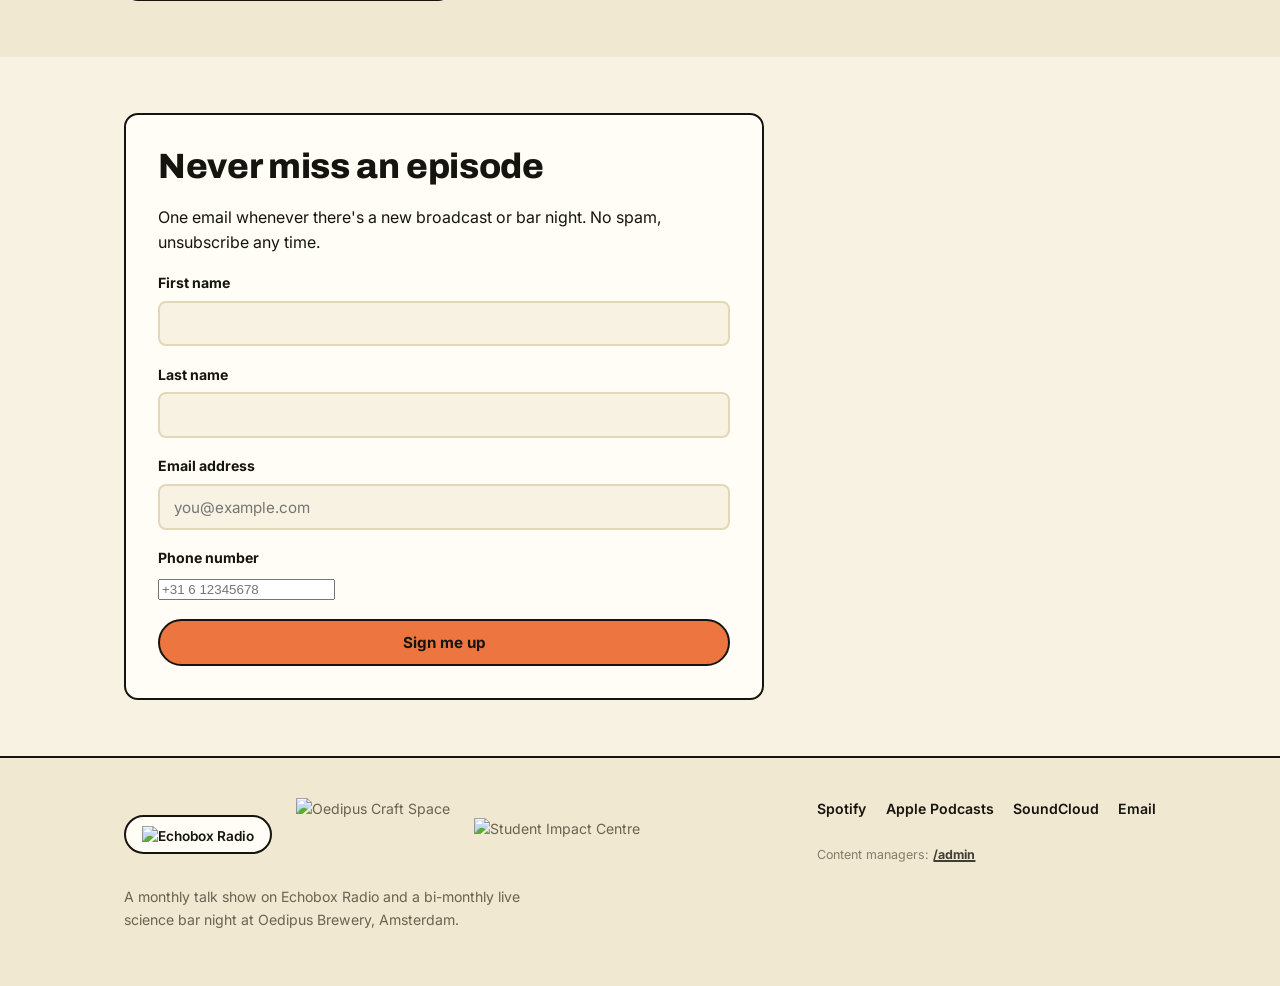
==== commit 0f094f22: "Swap homepage hero illustration for the v5 Instagram version Talk_That_Science-v5-instagram-6.jpg re" ====
--- a/index.html
+++ b/index.html
@@ -68,7 +68,7 @@
           <a class="btn btn-secondary" href="events.html">Browse Events &amp; Slides</a>
         </div>
       </div>
-      <img class="hero-illustration" src="assets/img/hero-illustration.png" alt="Illustration of scientists in lab coats playing with radio and lab equipment, in the Talk That Science style" />
+      <img class="hero-illustration" src="assets/img/Talk_That_Science-v5-instagram-6.jpg" alt="Illustration of scientists in lab coats playing with radio and lab equipment, in the Talk That Science style" />
     </div>
   </section>
 
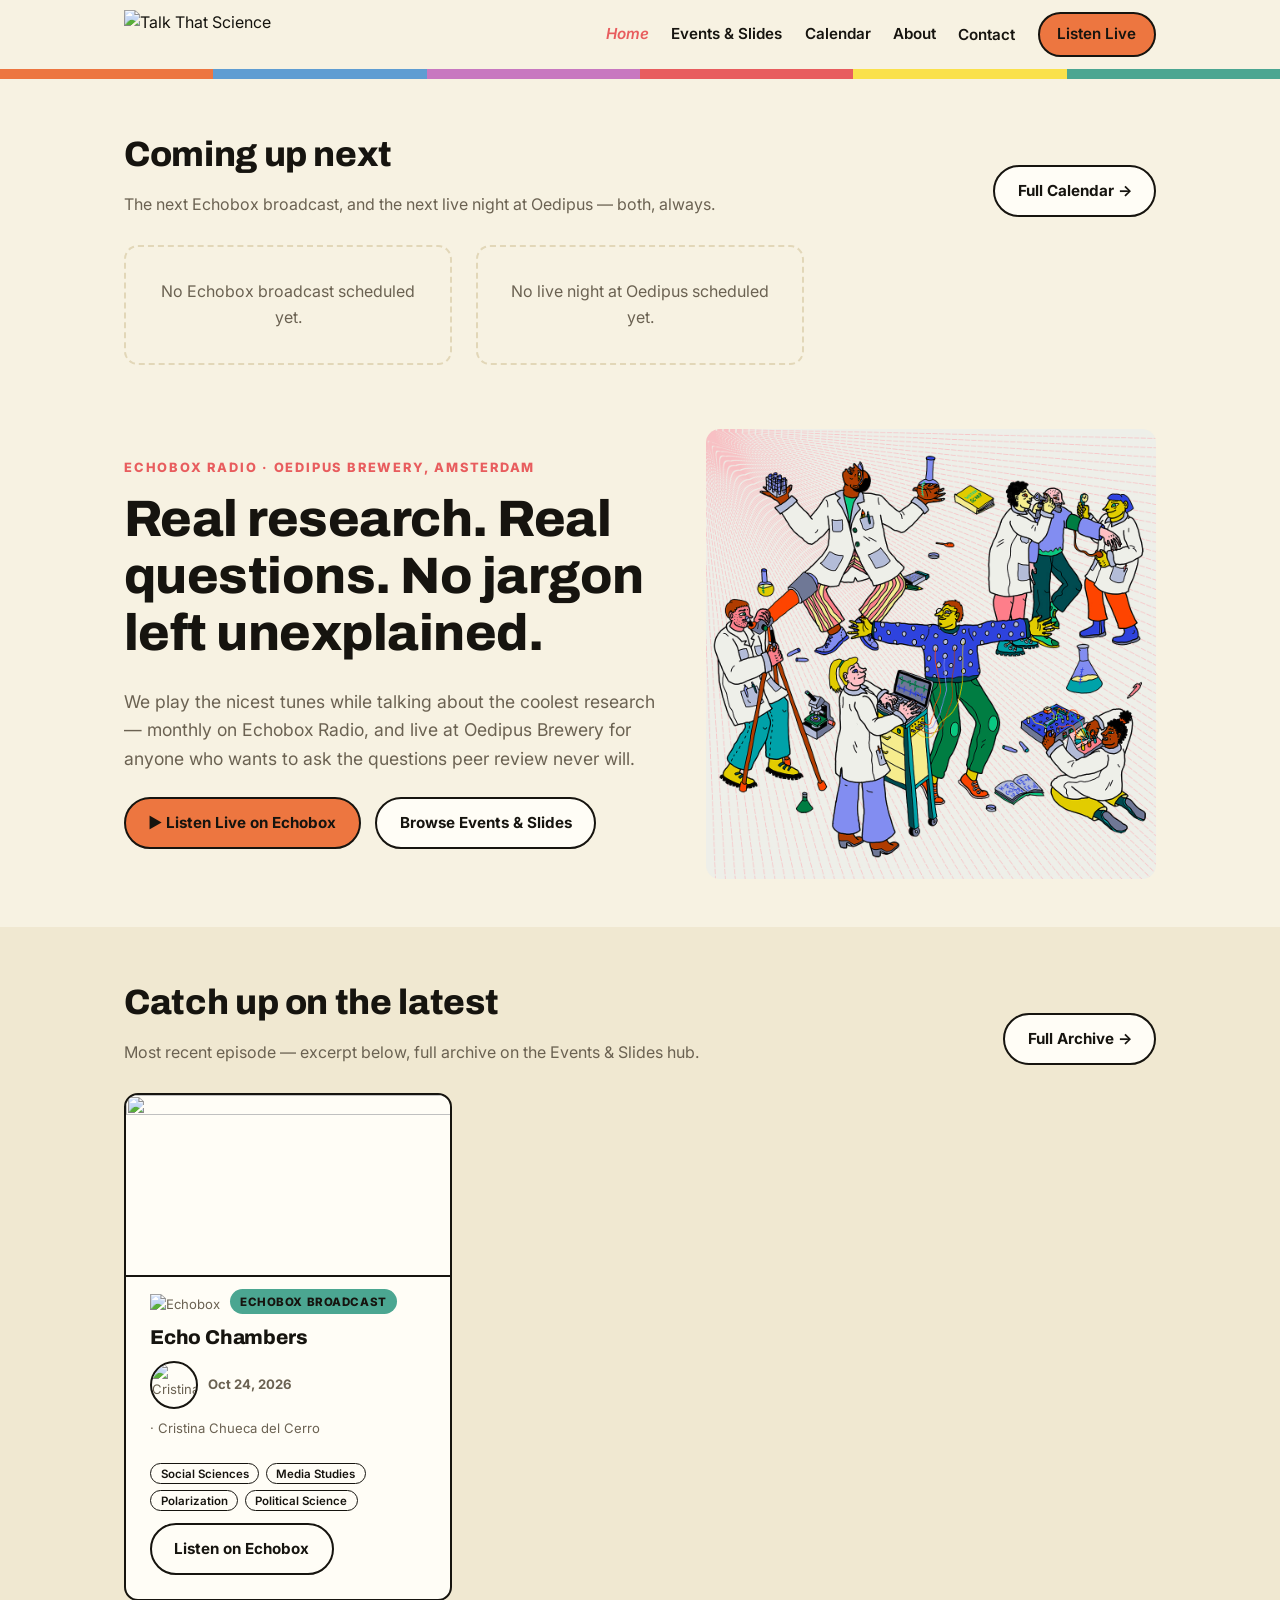
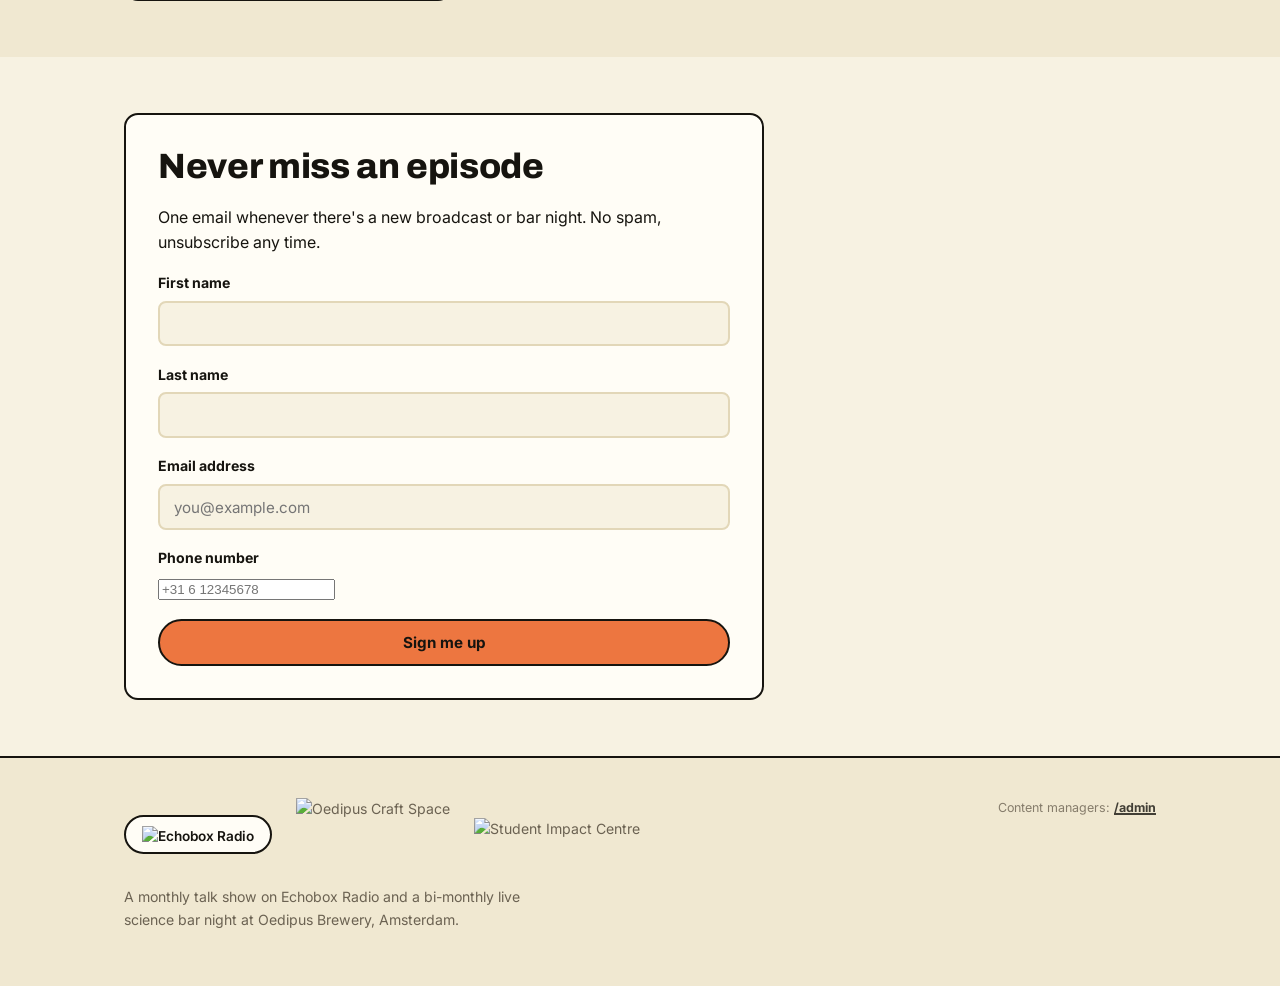
==== commit 704d3916: "Remove Spotify/Apple Podcasts/SoundCloud/Email footer links site-wide Removed the .footer-links bloc" ====
--- a/index.html
+++ b/index.html
@@ -9,7 +9,7 @@
 <link rel="preconnect" href="https://fonts.gstatic.com" crossorigin />
 <link href="https://fonts.googleapis.com/css2?family=Archivo:wght@600;700;800;900&family=Inter:wght@400;500;600&display=swap" rel="stylesheet" />
 <link rel="icon" type="image/png" href="assets/img/logo.png" />
-<link rel="stylesheet" href="assets/css/style.css?v=16" />
+<link rel="stylesheet" href="assets/css/style.css?v=17" />
 </head>
 <body>
 <a class="skip-link" href="#main">Skip to content</a>
@@ -134,12 +134,6 @@
         <p style="margin-top:1rem; max-width:420px;">A monthly talk show on Echobox Radio and a bi-monthly live science bar night at Oedipus Brewery, Amsterdam.</p>
       </div>
       <div>
-        <div class="footer-links">
-          <a href="https://open.spotify.com/show/5P6UUt4J4bajvaDnTxchvd" target="_blank" rel="noopener">Spotify</a>
-          <a href="https://podcasts.apple.com/us/podcast/talk-that-science/id1529252885" target="_blank" rel="noopener">Apple Podcasts</a>
-          <a href="https://soundcloud.com/talkthatscience" target="_blank" rel="noopener">SoundCloud</a>
-          <a href="mailto:hello@talkthatscience.example">Email</a>
-        </div>
         <p class="footer-admin">Content managers: <a href="admin/">/admin</a></p>
       </div>
     </div>
--- a/assets/css/style.css
+++ b/assets/css/style.css
@@ -643,8 +643,5 @@
   gap: 2rem;
   flex-wrap: wrap;
 }
-.footer-links { display: flex; gap: 1.2rem; flex-wrap: wrap; }
-.footer-links a { color: var(--ink); text-decoration: none; font-weight: 600; }
-.footer-links a:hover { color: var(--accent-2); }
-.footer-admin { margin-top: 1.5rem; font-size: 0.78rem; opacity: 0.8; }
+.footer-admin { font-size: 0.78rem; opacity: 0.8; }
 .footer-admin a { color: var(--ink); font-weight: 700; }
